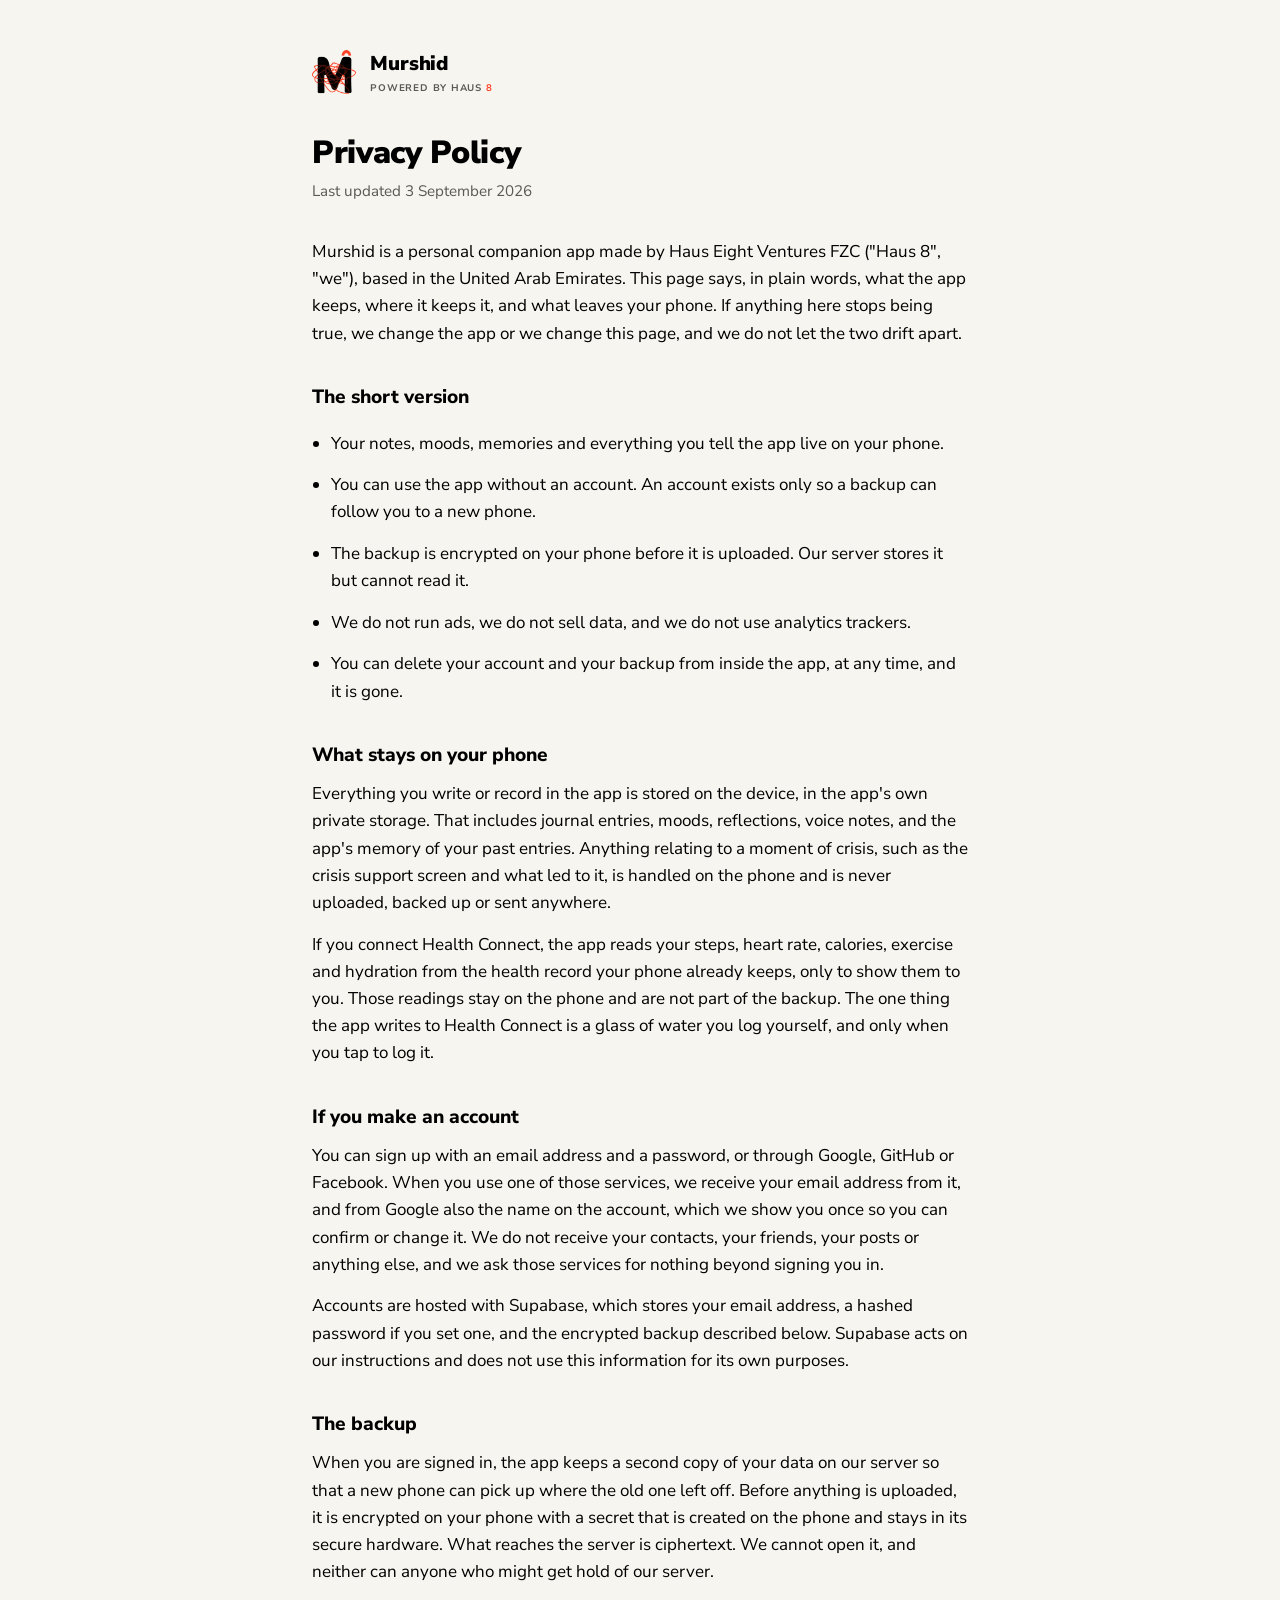
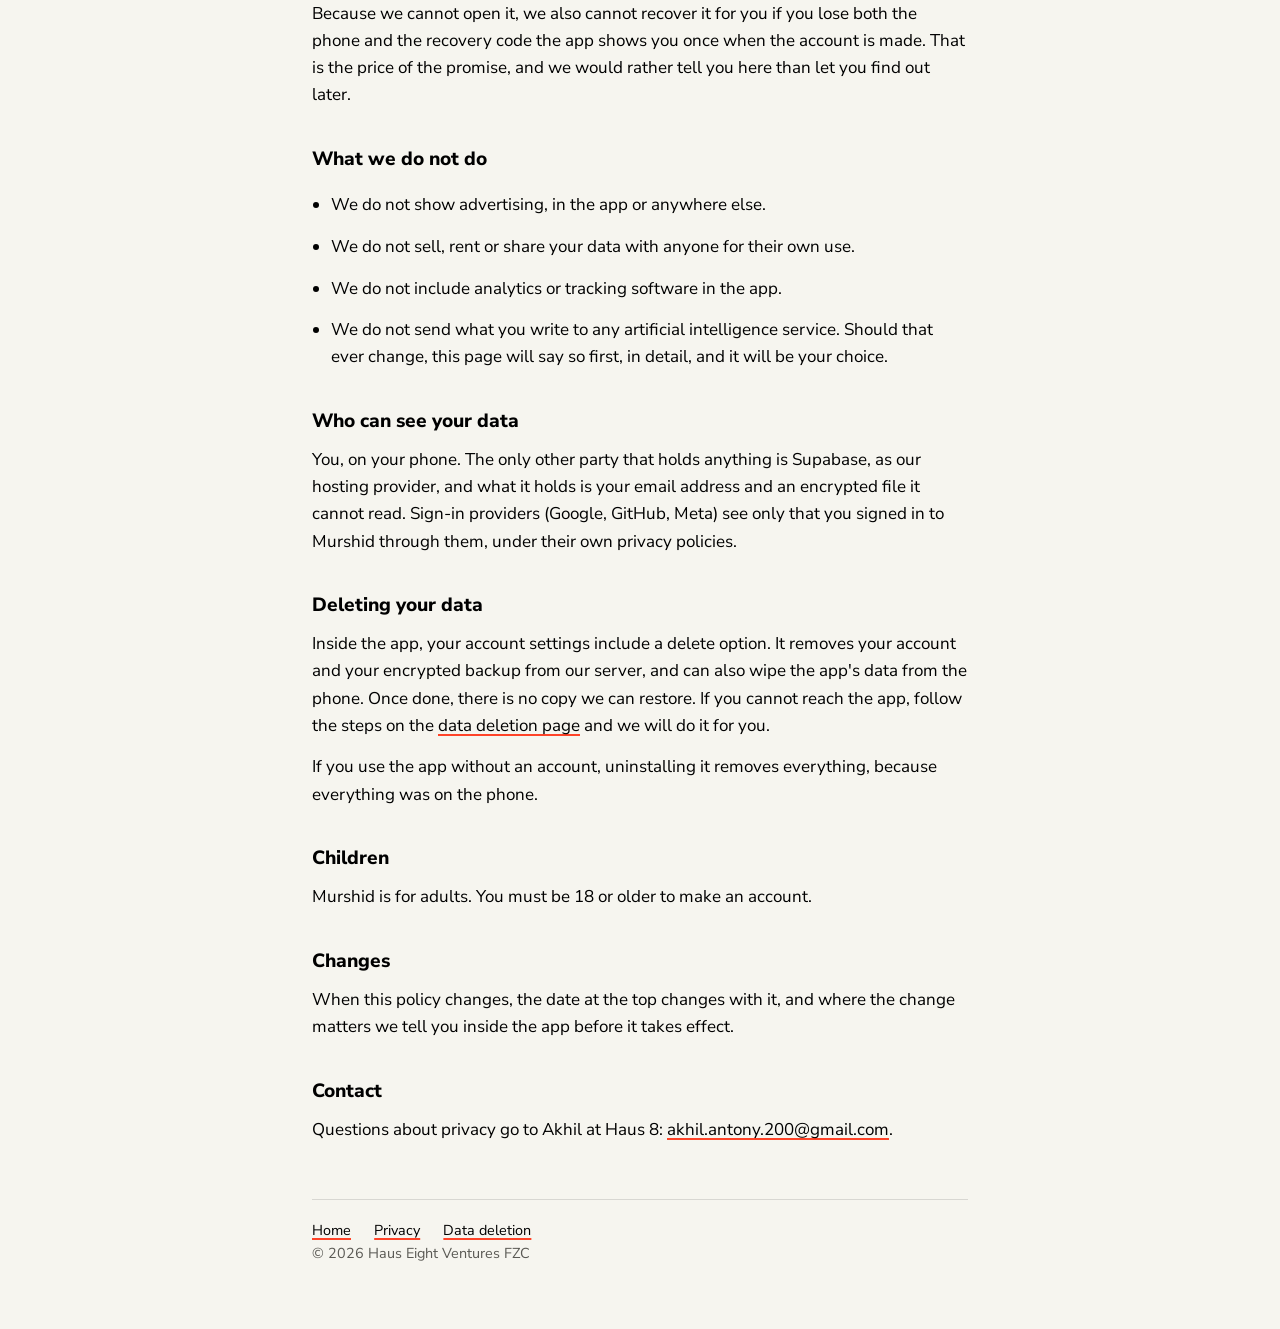
==== privacy.html @ c20d35c6 "Privacy policy and data deletion pages for Murshid" ====
<!doctype html>
<html lang="en">
<head>
<meta charset="utf-8">
<meta name="viewport" content="width=device-width, initial-scale=1">
<title>Privacy Policy · Murshid</title>
<link rel="icon" href="mark.png">
<link rel="preconnect" href="https://fonts.googleapis.com">
<link href="https://fonts.googleapis.com/css2?family=Nunito+Sans:wght@400;700;800;900&display=swap" rel="stylesheet">
<link rel="stylesheet" href="style.css">
</head>
<body>
<main>
  <header>
    <img src="mark.png" alt="">
    <div><a href="./">Murshid</a><small>POWERED BY HAUS <b>8</b></small></div>
  </header>

  <h1>Privacy Policy</h1>
  <p class="when">Last updated 3 September 2026</p>

  <p>Murshid is a personal companion app made by Haus Eight Ventures FZC ("Haus 8", "we"), based in the United Arab Emirates. This page says, in plain words, what the app keeps, where it keeps it, and what leaves your phone. If anything here stops being true, we change the app or we change this page, and we do not let the two drift apart.</p>

  <h2>The short version</h2>
  <ul>
    <li>Your notes, moods, memories and everything you tell the app live on your phone.</li>
    <li>You can use the app without an account. An account exists only so a backup can follow you to a new phone.</li>
    <li>The backup is encrypted on your phone before it is uploaded. Our server stores it but cannot read it.</li>
    <li>We do not run ads, we do not sell data, and we do not use analytics trackers.</li>
    <li>You can delete your account and your backup from inside the app, at any time, and it is gone.</li>
  </ul>

  <h2>What stays on your phone</h2>
  <p>Everything you write or record in the app is stored on the device, in the app's own private storage. That includes journal entries, moods, reflections, voice notes, and the app's memory of your past entries. Anything relating to a moment of crisis, such as the crisis support screen and what led to it, is handled on the phone and is never uploaded, backed up or sent anywhere.</p>
  <p>If you connect Health Connect, the app reads your steps, heart rate, calories, exercise and hydration from the health record your phone already keeps, only to show them to you. Those readings stay on the phone and are not part of the backup. The one thing the app writes to Health Connect is a glass of water you log yourself, and only when you tap to log it.</p>

  <h2>If you make an account</h2>
  <p>You can sign up with an email address and a password, or through Google, GitHub or Facebook. When you use one of those services, we receive your email address from it, and from Google also the name on the account, which we show you once so you can confirm or change it. We do not receive your contacts, your friends, your posts or anything else, and we ask those services for nothing beyond signing you in.</p>
  <p>Accounts are hosted with Supabase, which stores your email address, a hashed password if you set one, and the encrypted backup described below. Supabase acts on our instructions and does not use this information for its own purposes.</p>

  <h2>The backup</h2>
  <p>When you are signed in, the app keeps a second copy of your data on our server so that a new phone can pick up where the old one left off. Before anything is uploaded, it is encrypted on your phone with a secret that is created on the phone and stays in its secure hardware. What reaches the server is ciphertext. We cannot open it, and neither can anyone who might get hold of our server.</p>
  <p>Because we cannot open it, we also cannot recover it for you if you lose both the phone and the recovery code the app shows you once when the account is made. That is the price of the promise, and we would rather tell you here than let you find out later.</p>

  <h2>What we do not do</h2>
  <ul>
    <li>We do not show advertising, in the app or anywhere else.</li>
    <li>We do not sell, rent or share your data with anyone for their own use.</li>
    <li>We do not include analytics or tracking software in the app.</li>
    <li>We do not send what you write to any artificial intelligence service. Should that ever change, this page will say so first, in detail, and it will be your choice.</li>
  </ul>

  <h2>Who can see your data</h2>
  <p>You, on your phone. The only other party that holds anything is Supabase, as our hosting provider, and what it holds is your email address and an encrypted file it cannot read. Sign-in providers (Google, GitHub, Meta) see only that you signed in to Murshid through them, under their own privacy policies.</p>

  <h2>Deleting your data</h2>
  <p>Inside the app, your account settings include a delete option. It removes your account and your encrypted backup from our server, and can also wipe the app's data from the phone. Once done, there is no copy we can restore. If you cannot reach the app, follow the steps on the <a href="data-deletion.html">data deletion page</a> and we will do it for you.</p>
  <p>If you use the app without an account, uninstalling it removes everything, because everything was on the phone.</p>

  <h2>Children</h2>
  <p>Murshid is for adults. You must be 18 or older to make an account.</p>

  <h2>Changes</h2>
  <p>When this policy changes, the date at the top changes with it, and where the change matters we tell you inside the app before it takes effect.</p>

  <h2>Contact</h2>
  <p>Questions about privacy go to Akhil at Haus 8: <a href="mailto:akhil.antony.200@gmail.com">akhil.antony.200@gmail.com</a>.</p>

  <footer>
    <a href="./">Home</a>
    <a href="privacy.html">Privacy</a>
    <a href="data-deletion.html">Data deletion</a>
    <div>© 2026 Haus Eight Ventures FZC</div>
  </footer>
</main>
</body>
</html>
---- style.css ----
:root {
  --ink: #000000;
  --ink2: #1a1a1a;
  --cream: #f6f5ef;
  --muted: #5a5954;
  --accent: #ff4328;
  --hair: rgba(0, 0, 0, 0.12);
}
* { box-sizing: border-box; }
html { background: var(--cream); }
body {
  margin: 0;
  color: var(--ink);
  background: var(--cream);
  font-family: "Nunito Sans", "Segoe UI", Roboto, Helvetica, Arial, sans-serif;
  font-size: 17px;
  line-height: 1.6;
  -webkit-font-smoothing: antialiased;
}
main {
  max-width: 44rem;
  margin: 0 auto;
  padding: 3rem 1.5rem 4rem;
}
header {
  display: flex;
  align-items: center;
  gap: 0.9rem;
  margin-bottom: 2.5rem;
}
header img { width: 44px; height: 44px; }
header a { color: var(--ink); text-decoration: none; font-weight: 900; font-size: 1.25rem; letter-spacing: -0.01em; }
header small { display: block; font-weight: 700; font-size: 0.6rem; letter-spacing: 0.08em; color: var(--muted); }
header small b { color: var(--accent); }
h1 { font-weight: 900; font-size: 2rem; line-height: 1.15; margin: 0 0 0.4rem; letter-spacing: -0.01em; }
.when { color: var(--muted); font-size: 0.95rem; margin: 0 0 2.2rem; }
h2 { font-weight: 800; font-size: 1.2rem; margin: 2.2rem 0 0.6rem; }
p, li { margin: 0 0 0.9rem; }
ul { padding-left: 1.2rem; }
a { color: var(--ink); text-decoration-color: var(--accent); text-decoration-thickness: 2px; text-underline-offset: 3px; }
.note {
  border-left: 3px solid var(--accent);
  padding: 0.2rem 0 0.2rem 1rem;
  color: var(--ink2);
}
footer {
  margin-top: 3.5rem;
  padding-top: 1.2rem;
  border-top: 1px solid var(--hair);
  color: var(--muted);
  font-size: 0.9rem;
}
footer a { margin-right: 1.2rem; }
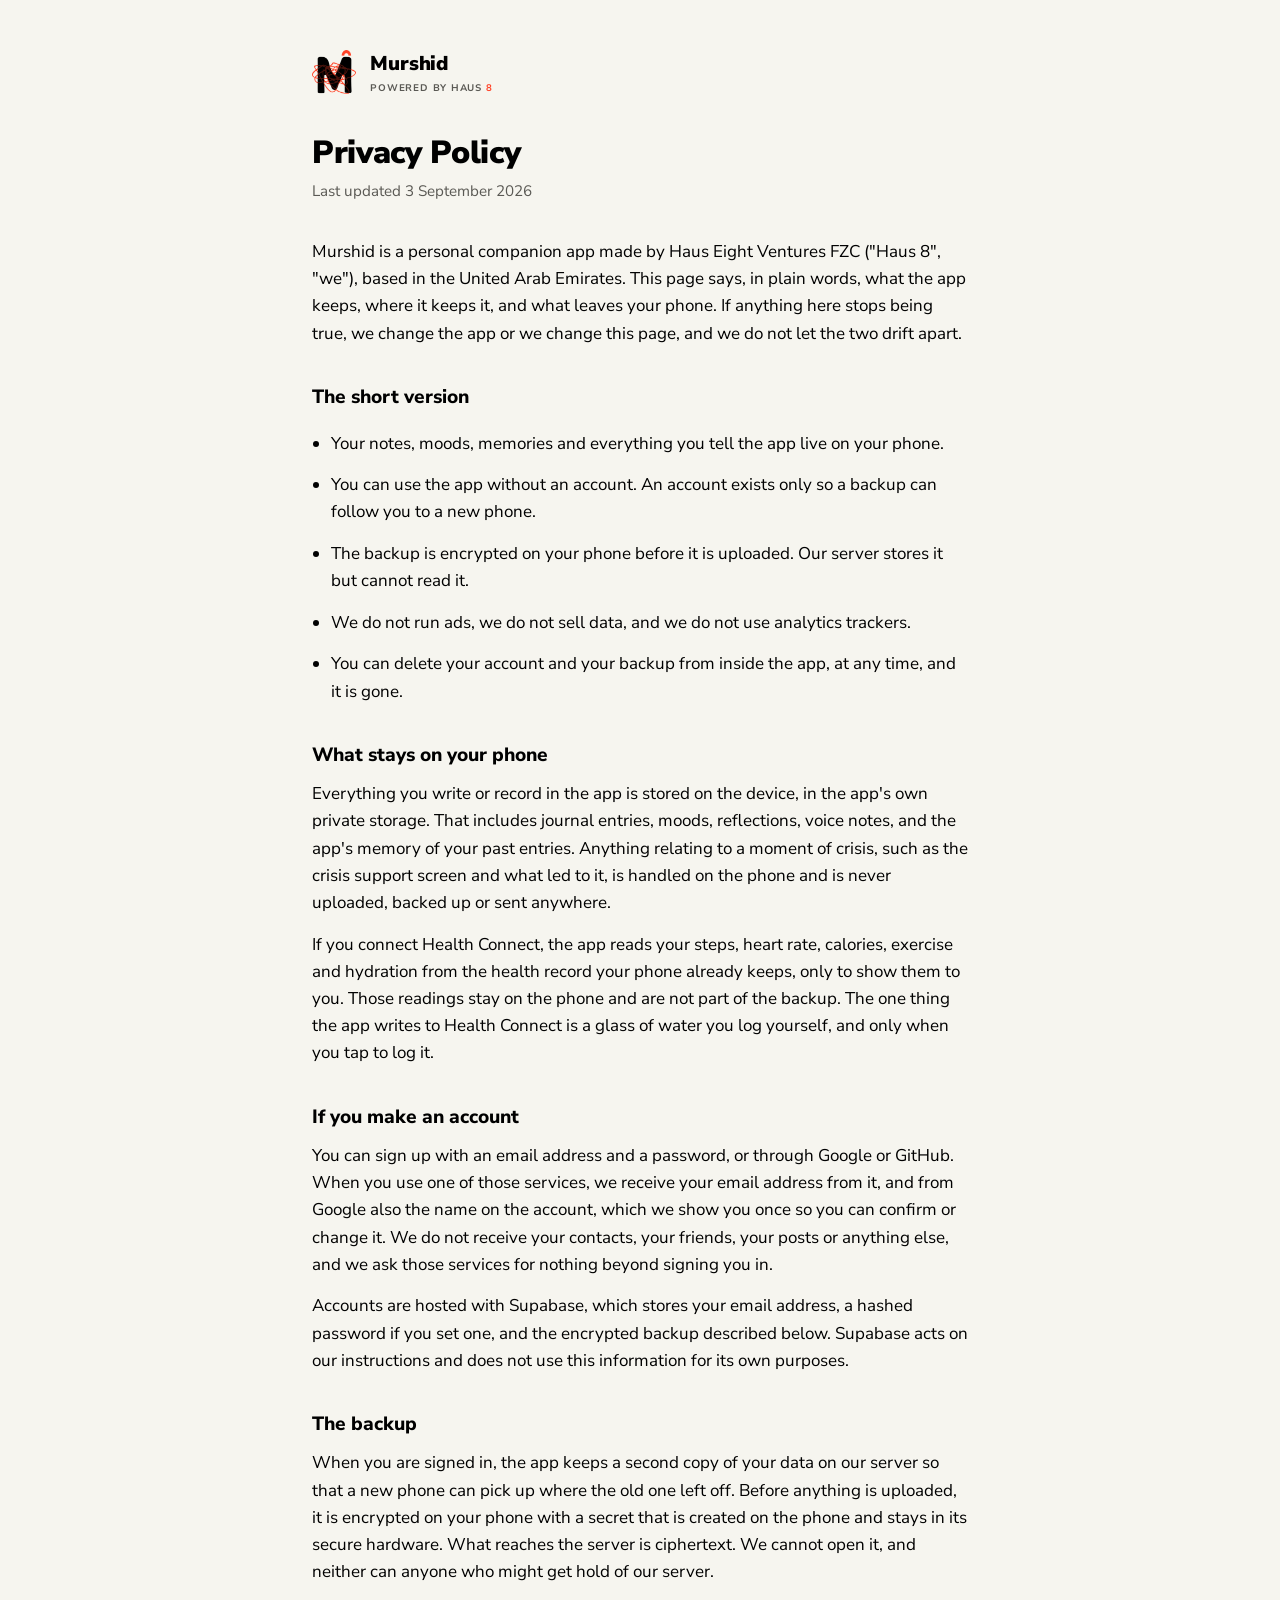
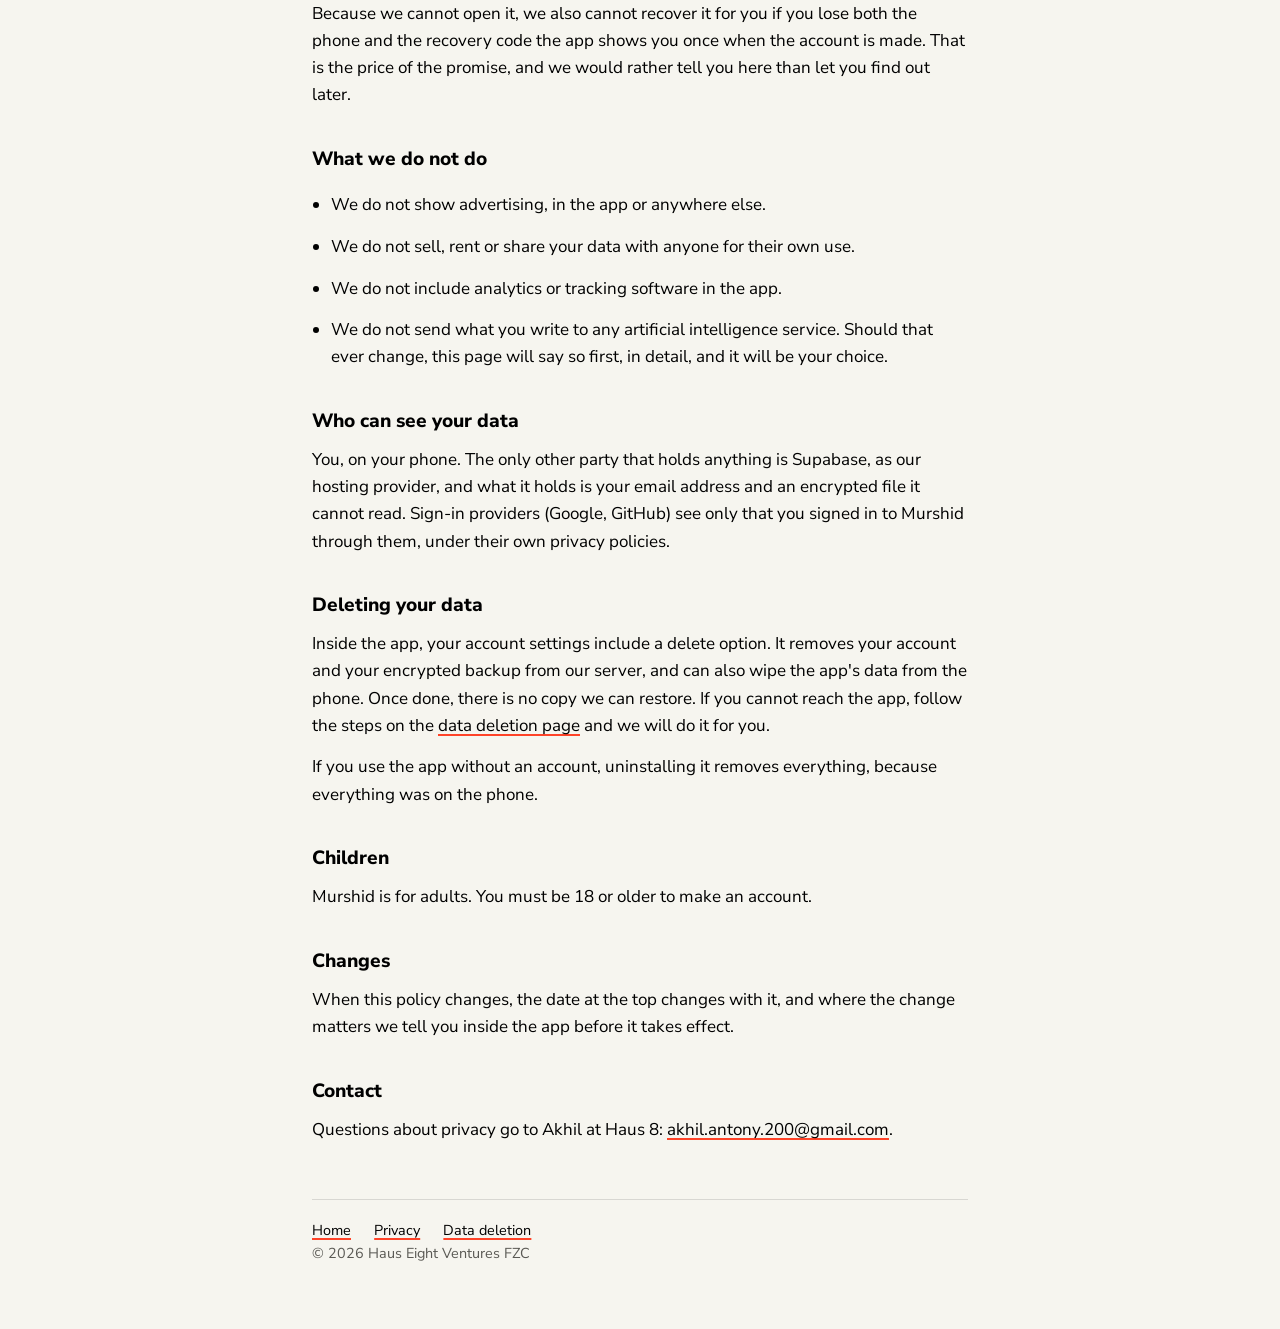
==== commit 54279d07: "Facebook sign-in dropped; pages describe Google and GitHub only" ====
--- a/privacy.html
+++ b/privacy.html
@@ -35,7 +35,7 @@
   <p>If you connect Health Connect, the app reads your steps, heart rate, calories, exercise and hydration from the health record your phone already keeps, only to show them to you. Those readings stay on the phone and are not part of the backup. The one thing the app writes to Health Connect is a glass of water you log yourself, and only when you tap to log it.</p>
 
   <h2>If you make an account</h2>
-  <p>You can sign up with an email address and a password, or through Google, GitHub or Facebook. When you use one of those services, we receive your email address from it, and from Google also the name on the account, which we show you once so you can confirm or change it. We do not receive your contacts, your friends, your posts or anything else, and we ask those services for nothing beyond signing you in.</p>
+  <p>You can sign up with an email address and a password, or through Google or GitHub. When you use one of those services, we receive your email address from it, and from Google also the name on the account, which we show you once so you can confirm or change it. We do not receive your contacts, your friends, your posts or anything else, and we ask those services for nothing beyond signing you in.</p>
   <p>Accounts are hosted with Supabase, which stores your email address, a hashed password if you set one, and the encrypted backup described below. Supabase acts on our instructions and does not use this information for its own purposes.</p>
 
   <h2>The backup</h2>
@@ -51,7 +51,7 @@
   </ul>
 
   <h2>Who can see your data</h2>
-  <p>You, on your phone. The only other party that holds anything is Supabase, as our hosting provider, and what it holds is your email address and an encrypted file it cannot read. Sign-in providers (Google, GitHub, Meta) see only that you signed in to Murshid through them, under their own privacy policies.</p>
+  <p>You, on your phone. The only other party that holds anything is Supabase, as our hosting provider, and what it holds is your email address and an encrypted file it cannot read. Sign-in providers (Google, GitHub) see only that you signed in to Murshid through them, under their own privacy policies.</p>
 
   <h2>Deleting your data</h2>
   <p>Inside the app, your account settings include a delete option. It removes your account and your encrypted backup from our server, and can also wipe the app's data from the phone. Once done, there is no copy we can restore. If you cannot reach the app, follow the steps on the <a href="data-deletion.html">data deletion page</a> and we will do it for you.</p>
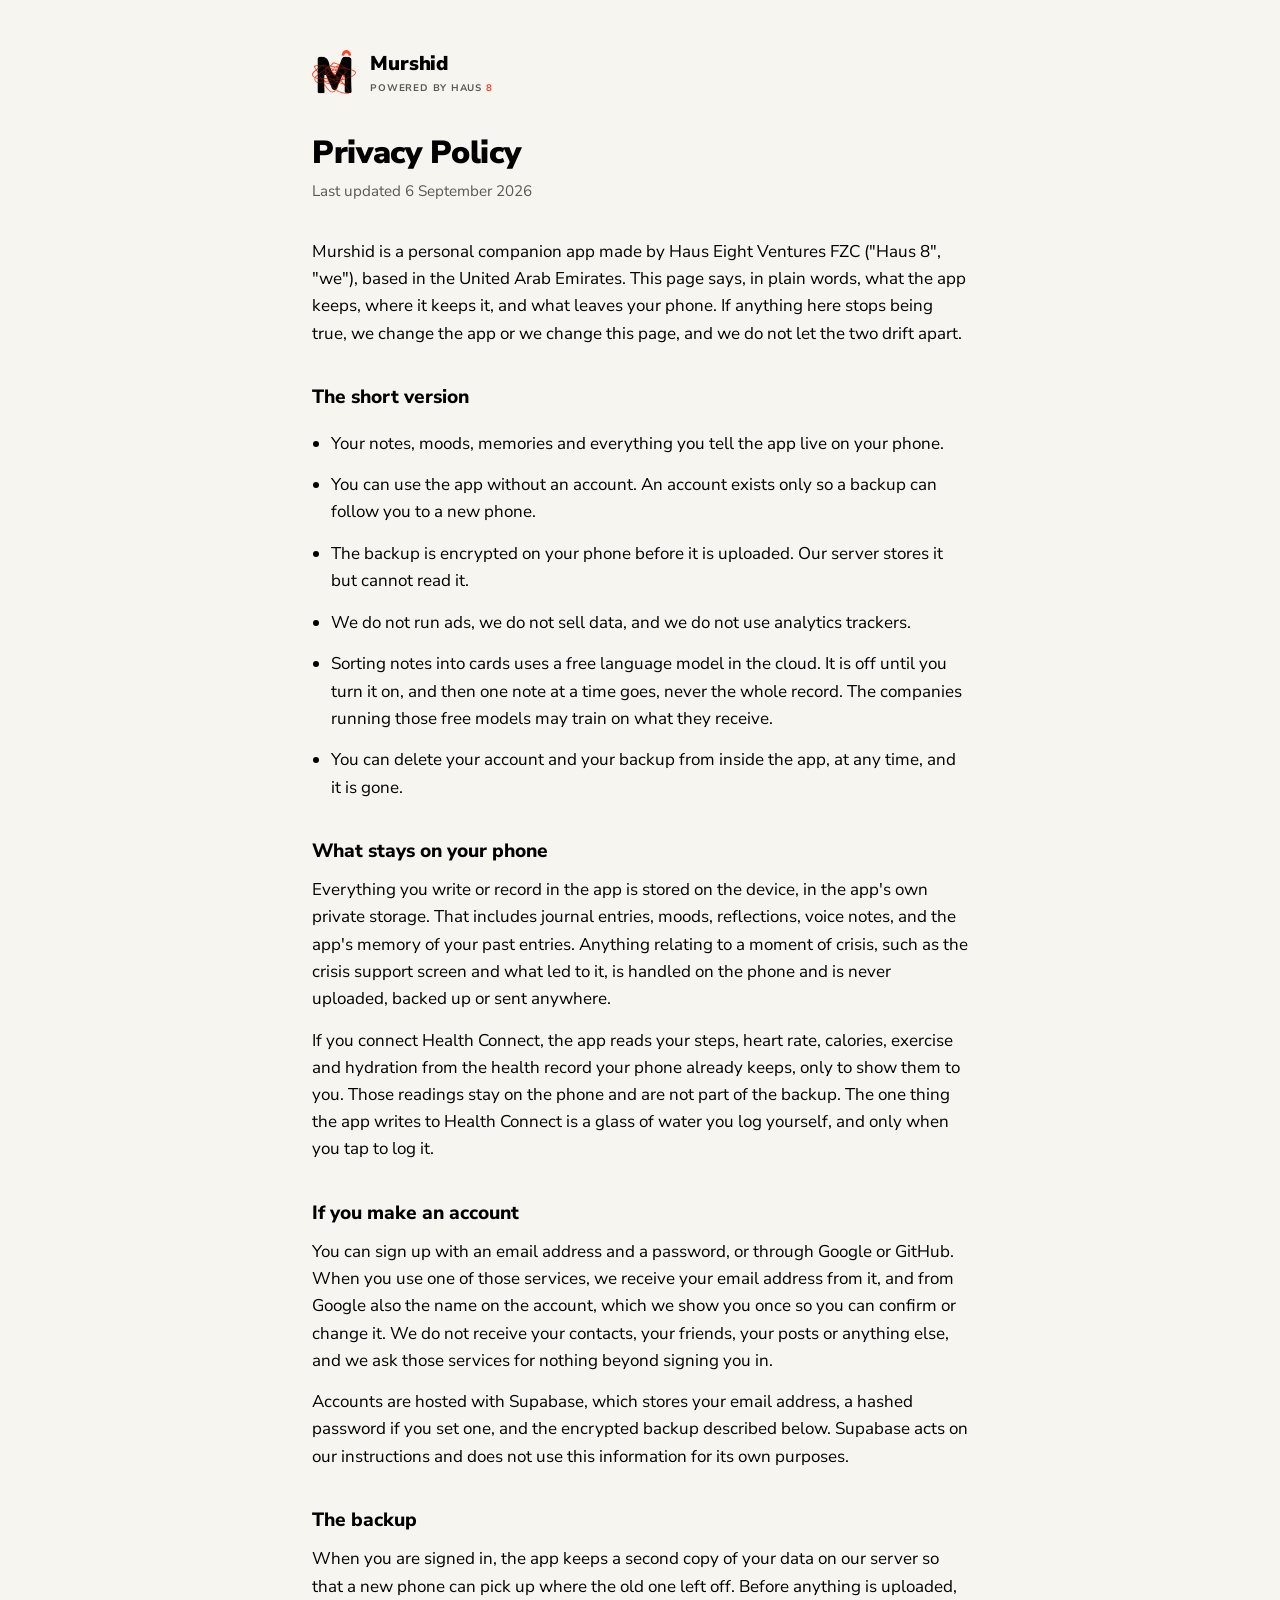
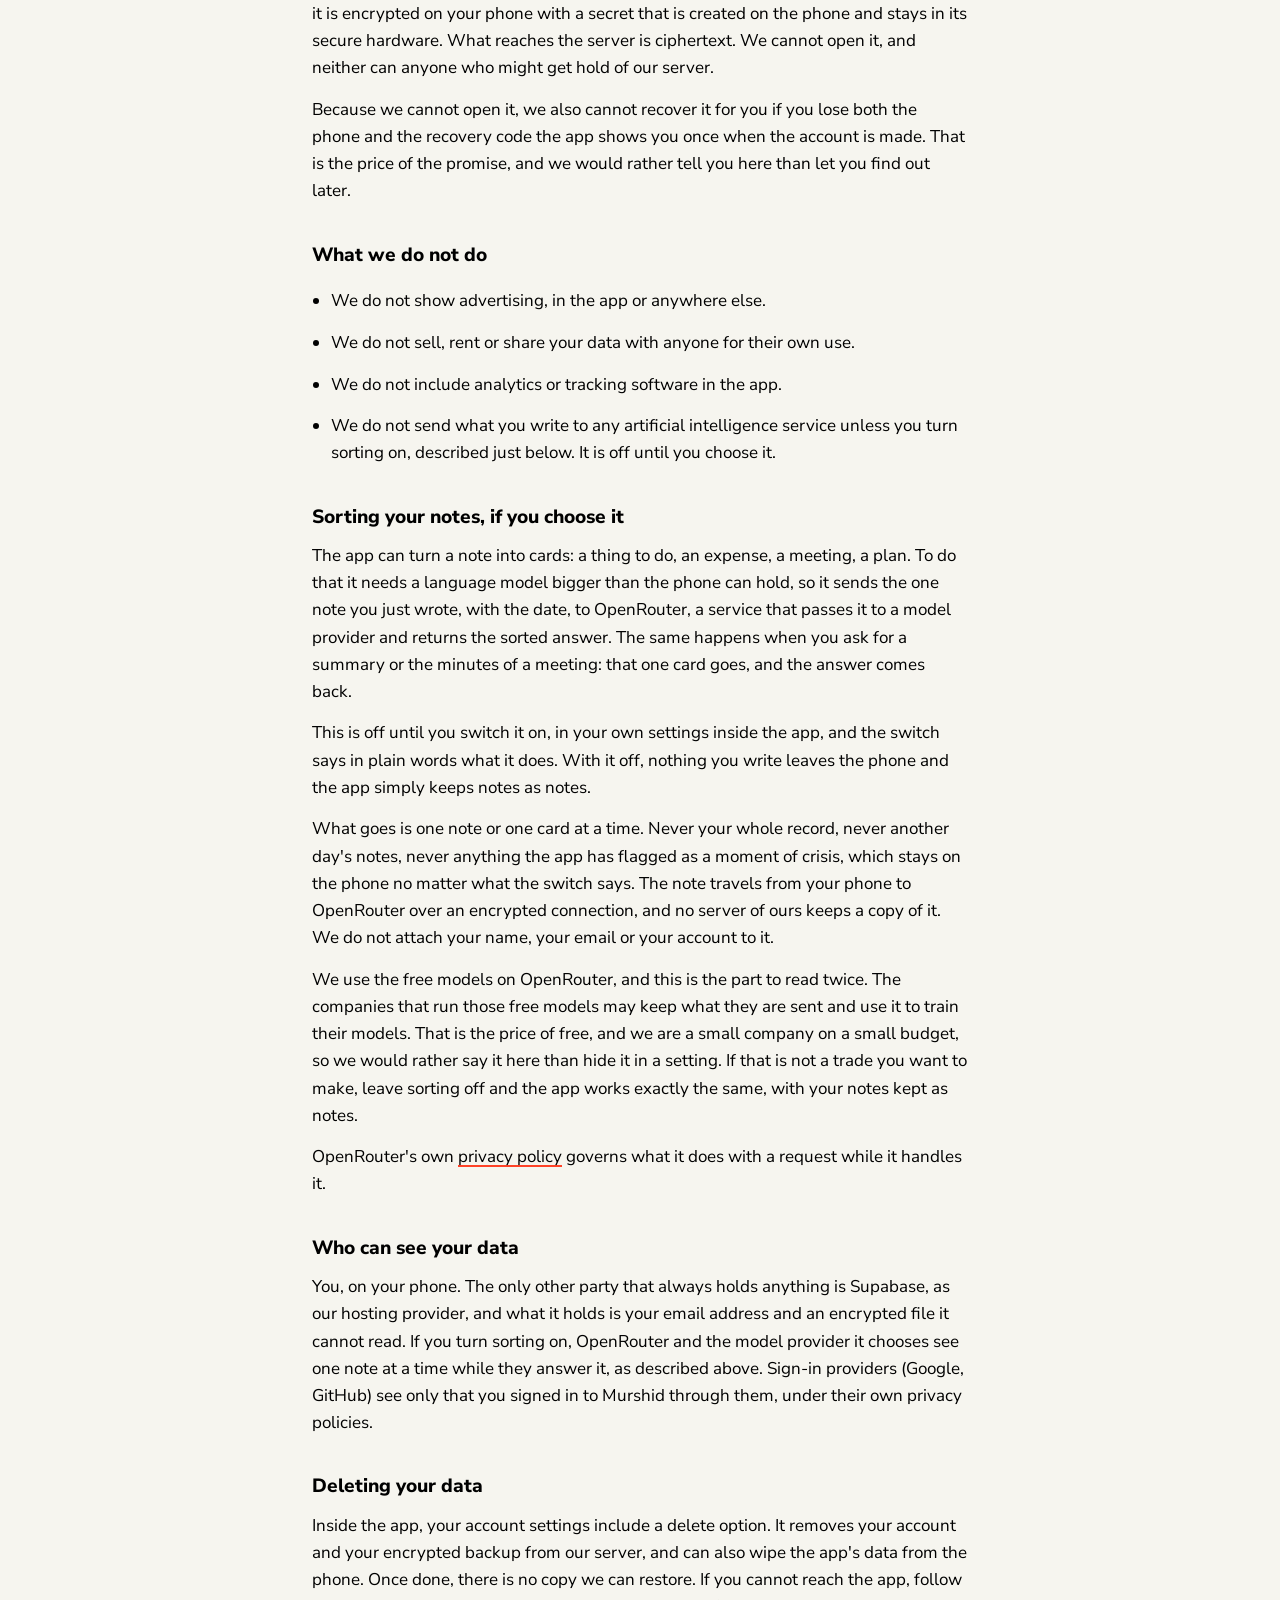
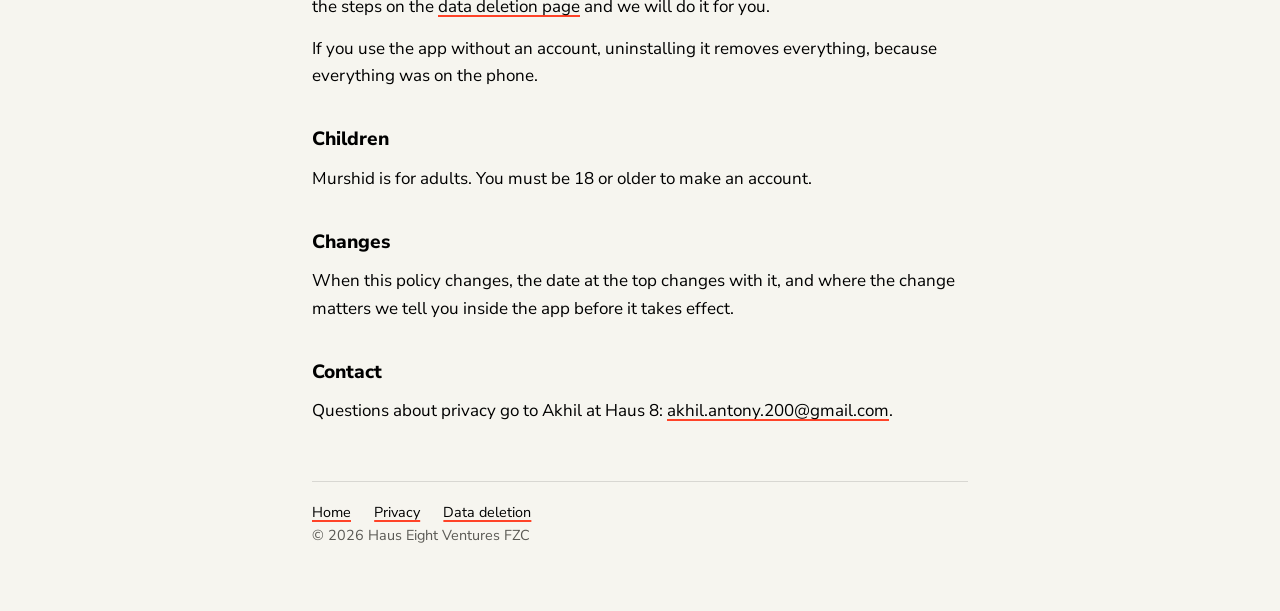
==== commit ba2b8834: "Privacy: sorting notes with a free cloud model, said plainly Off until switched on. One note at a ti" ====
--- a/privacy.html
+++ b/privacy.html
@@ -17,7 +17,7 @@
   </header>
 
   <h1>Privacy Policy</h1>
-  <p class="when">Last updated 3 September 2026</p>
+  <p class="when">Last updated 6 September 2026</p>
 
   <p>Murshid is a personal companion app made by Haus Eight Ventures FZC ("Haus 8", "we"), based in the United Arab Emirates. This page says, in plain words, what the app keeps, where it keeps it, and what leaves your phone. If anything here stops being true, we change the app or we change this page, and we do not let the two drift apart.</p>
 
@@ -27,6 +27,7 @@
     <li>You can use the app without an account. An account exists only so a backup can follow you to a new phone.</li>
     <li>The backup is encrypted on your phone before it is uploaded. Our server stores it but cannot read it.</li>
     <li>We do not run ads, we do not sell data, and we do not use analytics trackers.</li>
+    <li>Sorting notes into cards uses a free language model in the cloud. It is off until you turn it on, and then one note at a time goes, never the whole record. The companies running those free models may train on what they receive.</li>
     <li>You can delete your account and your backup from inside the app, at any time, and it is gone.</li>
   </ul>
 
@@ -47,11 +48,18 @@
     <li>We do not show advertising, in the app or anywhere else.</li>
     <li>We do not sell, rent or share your data with anyone for their own use.</li>
     <li>We do not include analytics or tracking software in the app.</li>
-    <li>We do not send what you write to any artificial intelligence service. Should that ever change, this page will say so first, in detail, and it will be your choice.</li>
+    <li>We do not send what you write to any artificial intelligence service unless you turn sorting on, described just below. It is off until you choose it.</li>
   </ul>
 
+  <h2>Sorting your notes, if you choose it</h2>
+  <p>The app can turn a note into cards: a thing to do, an expense, a meeting, a plan. To do that it needs a language model bigger than the phone can hold, so it sends the one note you just wrote, with the date, to OpenRouter, a service that passes it to a model provider and returns the sorted answer. The same happens when you ask for a summary or the minutes of a meeting: that one card goes, and the answer comes back.</p>
+  <p>This is off until you switch it on, in your own settings inside the app, and the switch says in plain words what it does. With it off, nothing you write leaves the phone and the app simply keeps notes as notes.</p>
+  <p>What goes is one note or one card at a time. Never your whole record, never another day's notes, never anything the app has flagged as a moment of crisis, which stays on the phone no matter what the switch says. The note travels from your phone to OpenRouter over an encrypted connection, and no server of ours keeps a copy of it. We do not attach your name, your email or your account to it.</p>
+  <p>We use the free models on OpenRouter, and this is the part to read twice. The companies that run those free models may keep what they are sent and use it to train their models. That is the price of free, and we are a small company on a small budget, so we would rather say it here than hide it in a setting. If that is not a trade you want to make, leave sorting off and the app works exactly the same, with your notes kept as notes.</p>
+  <p>OpenRouter's own <a href="https://openrouter.ai/privacy">privacy policy</a> governs what it does with a request while it handles it.</p>
+
   <h2>Who can see your data</h2>
-  <p>You, on your phone. The only other party that holds anything is Supabase, as our hosting provider, and what it holds is your email address and an encrypted file it cannot read. Sign-in providers (Google, GitHub) see only that you signed in to Murshid through them, under their own privacy policies.</p>
+  <p>You, on your phone. The only other party that always holds anything is Supabase, as our hosting provider, and what it holds is your email address and an encrypted file it cannot read. If you turn sorting on, OpenRouter and the model provider it chooses see one note at a time while they answer it, as described above. Sign-in providers (Google, GitHub) see only that you signed in to Murshid through them, under their own privacy policies.</p>
 
   <h2>Deleting your data</h2>
   <p>Inside the app, your account settings include a delete option. It removes your account and your encrypted backup from our server, and can also wipe the app's data from the phone. Once done, there is no copy we can restore. If you cannot reach the app, follow the steps on the <a href="data-deletion.html">data deletion page</a> and we will do it for you.</p>
